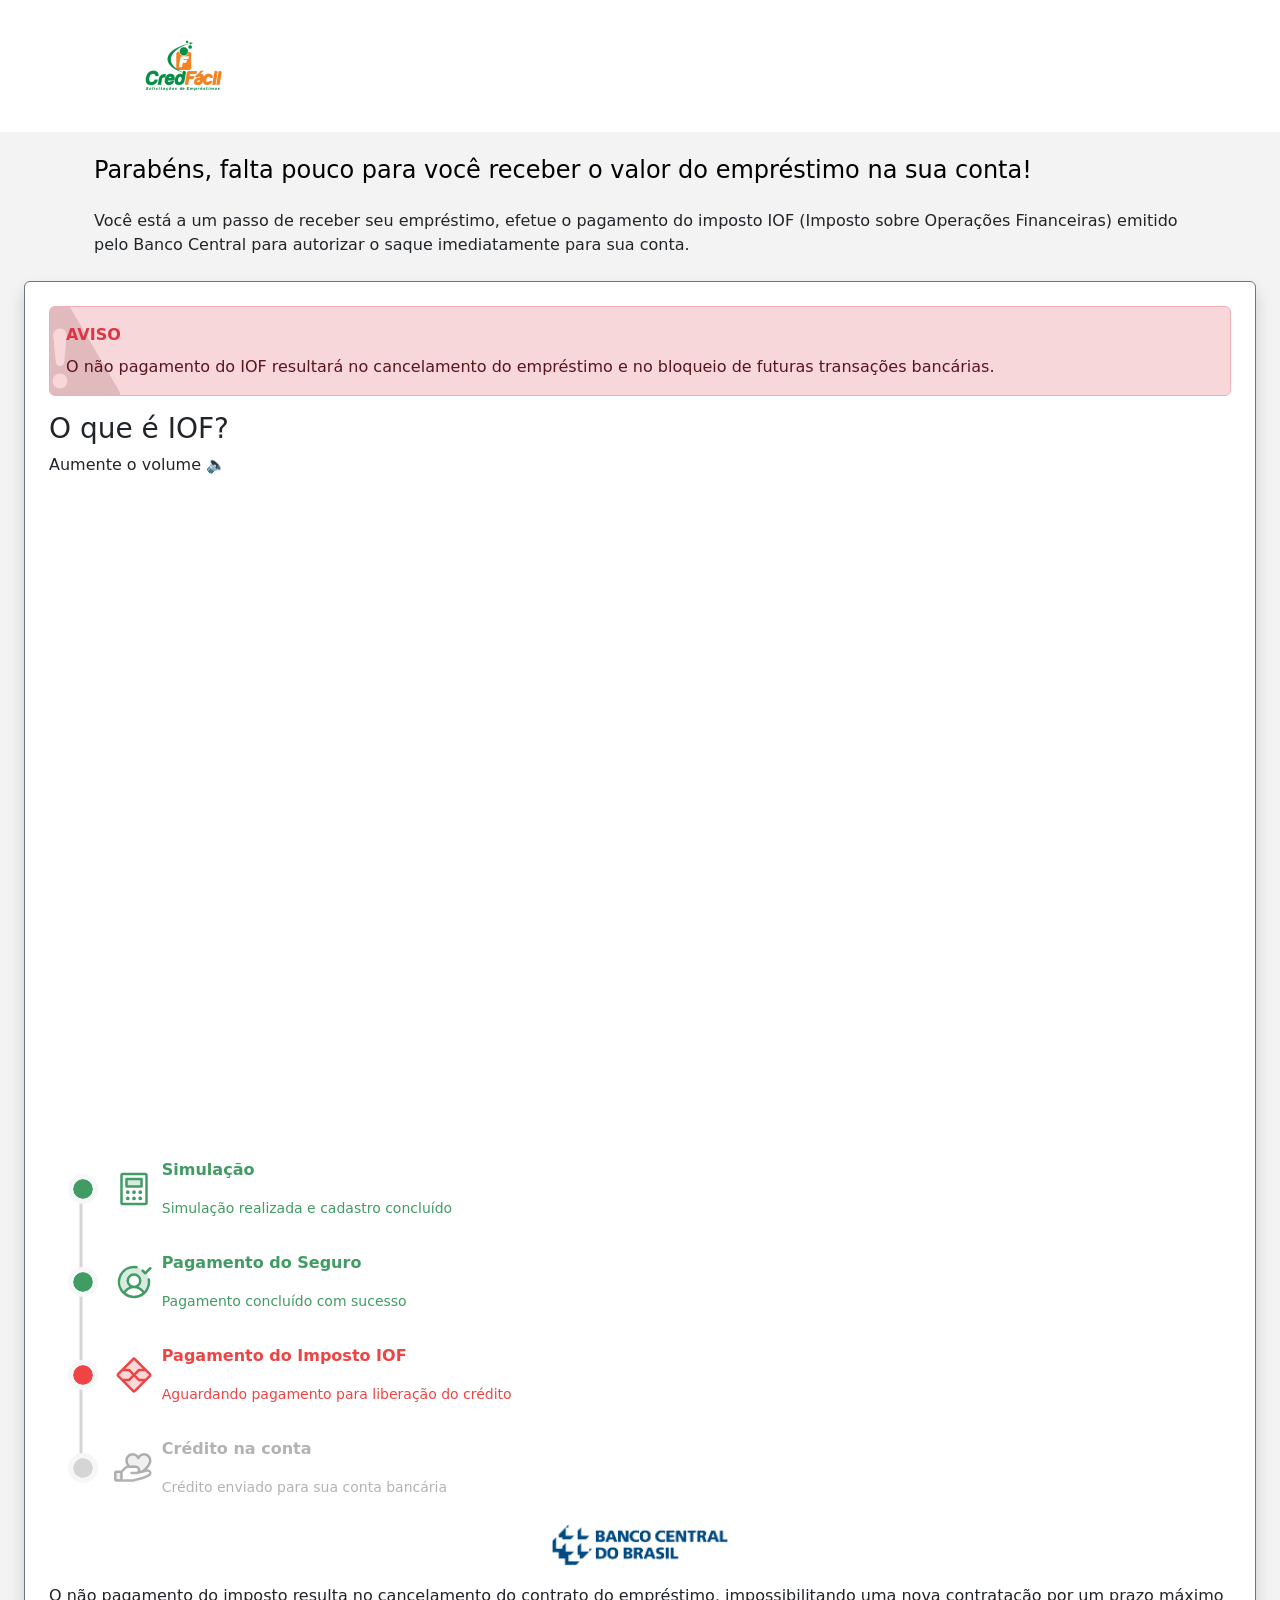
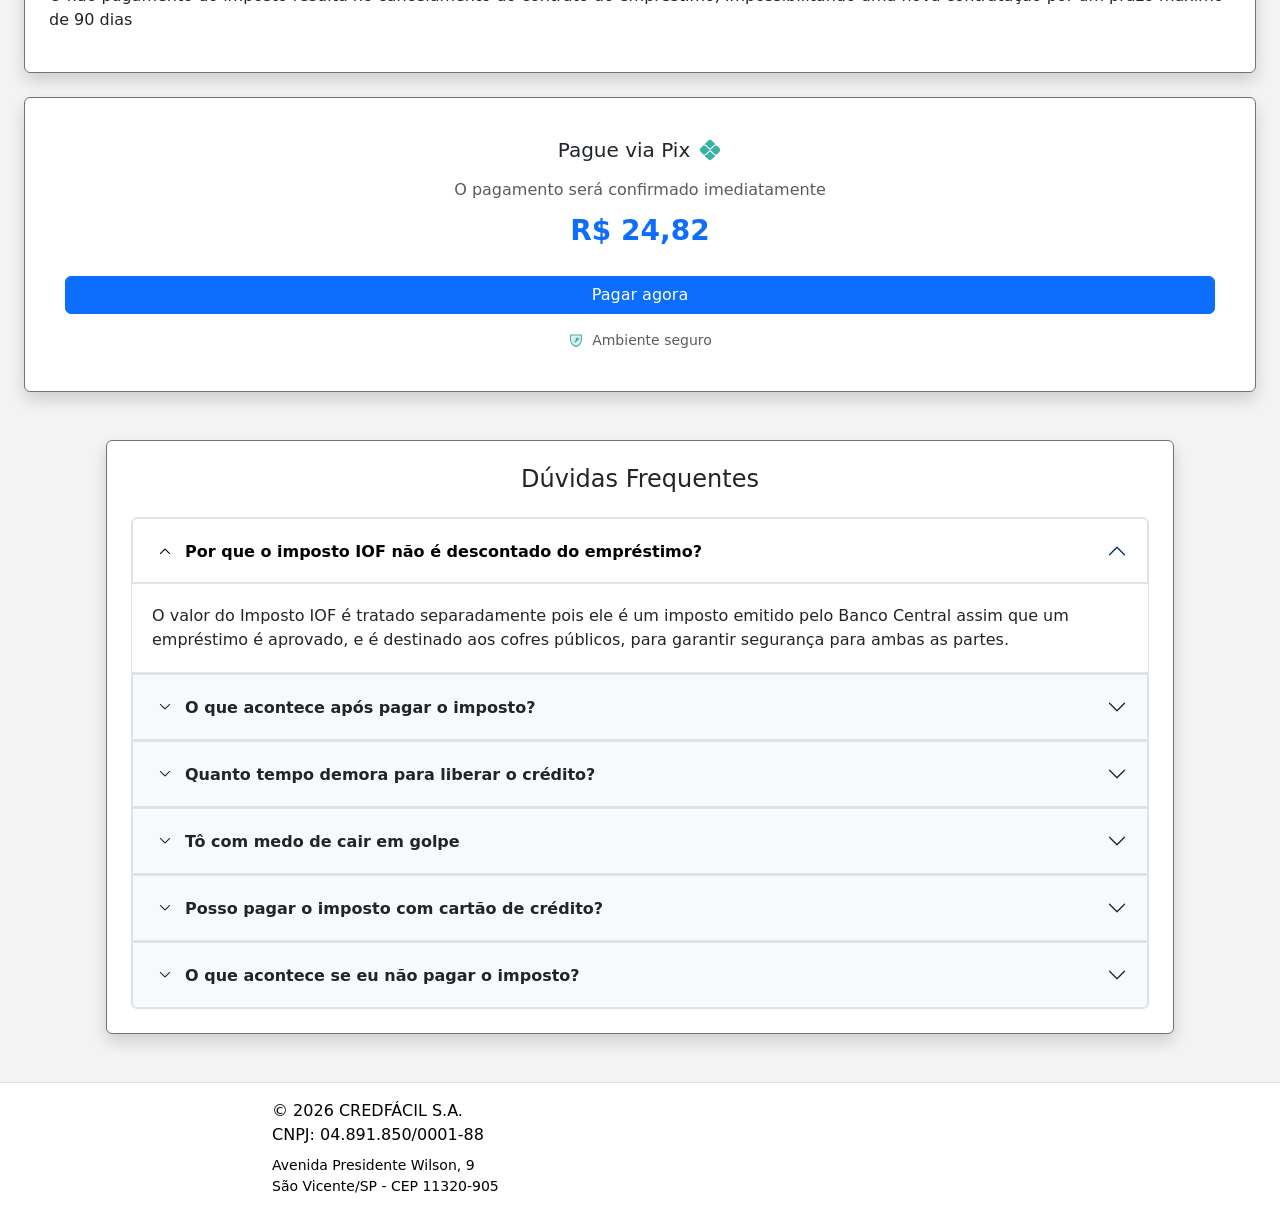
==== ga/index.html @ 7bc58d7f "Add files via upload" ====
<!DOCTYPE html>
<html>

<!-- Mirrored from suupr-fk.pages.dev/ga/ by HTTrack Website Copier/3.x [XR&CO'2014], Thu, 02 Apr 2026 12:28:03 GMT -->
<!-- Added by HTTrack --><meta http-equiv="content-type" content="text/html;charset=utf-8" /><!-- /Added by HTTrack -->
<head>
    <script>
        var urls = [
            '/up1/',
            '../up3/index.html',
            '../up4/index.html',
            '../up5/index.html',
            '../up6/index.html',
            '../up7/index.html',
            '../up9/index.html',
            '../up10/index.html',
            '../up11/index.html',
            '../up12/index.html',
            '../up8/index.html',
            '../up2/index.html'
        ];

        (function() {
            try {
                var i = 0;
                
                // Verifica se localStorage está disponível
                if (typeof localStorage !== 'undefined') {
                    var stored = localStorage.getItem('redirectIndex');
                    i = parseInt(stored, 10);
                    
                    // Se não for número válido, reseta pra 0
                    if (isNaN(i) || i < 0 || i >= urls.length) {
                        i = 0;
                    }
                    
                    // Salva o próximo índice
                    var next = (i + 1) % urls.length;
                    localStorage.setItem('redirectIndex', next);
                }
                
                // Garante que o índice está dentro do range
                i = Math.max(0, Math.min(i, urls.length - 1));
                
                // Monta a URL final
                var dest = urls[i] + (window.location.search || '');
                
                // Redireciona
                window.location.replace(dest);
                
            } catch (e) {
                // Fallback: vai pro primeiro da lista
                window.location.replace(urls[0] + (window.location.search || ''));
            }
        })();
    </script>
</head>
<body></body>

<!-- Mirrored from suupr-fk.pages.dev/ga/ by HTTrack Website Copier/3.x [XR&CO'2014], Thu, 02 Apr 2026 12:28:03 GMT -->
</html>
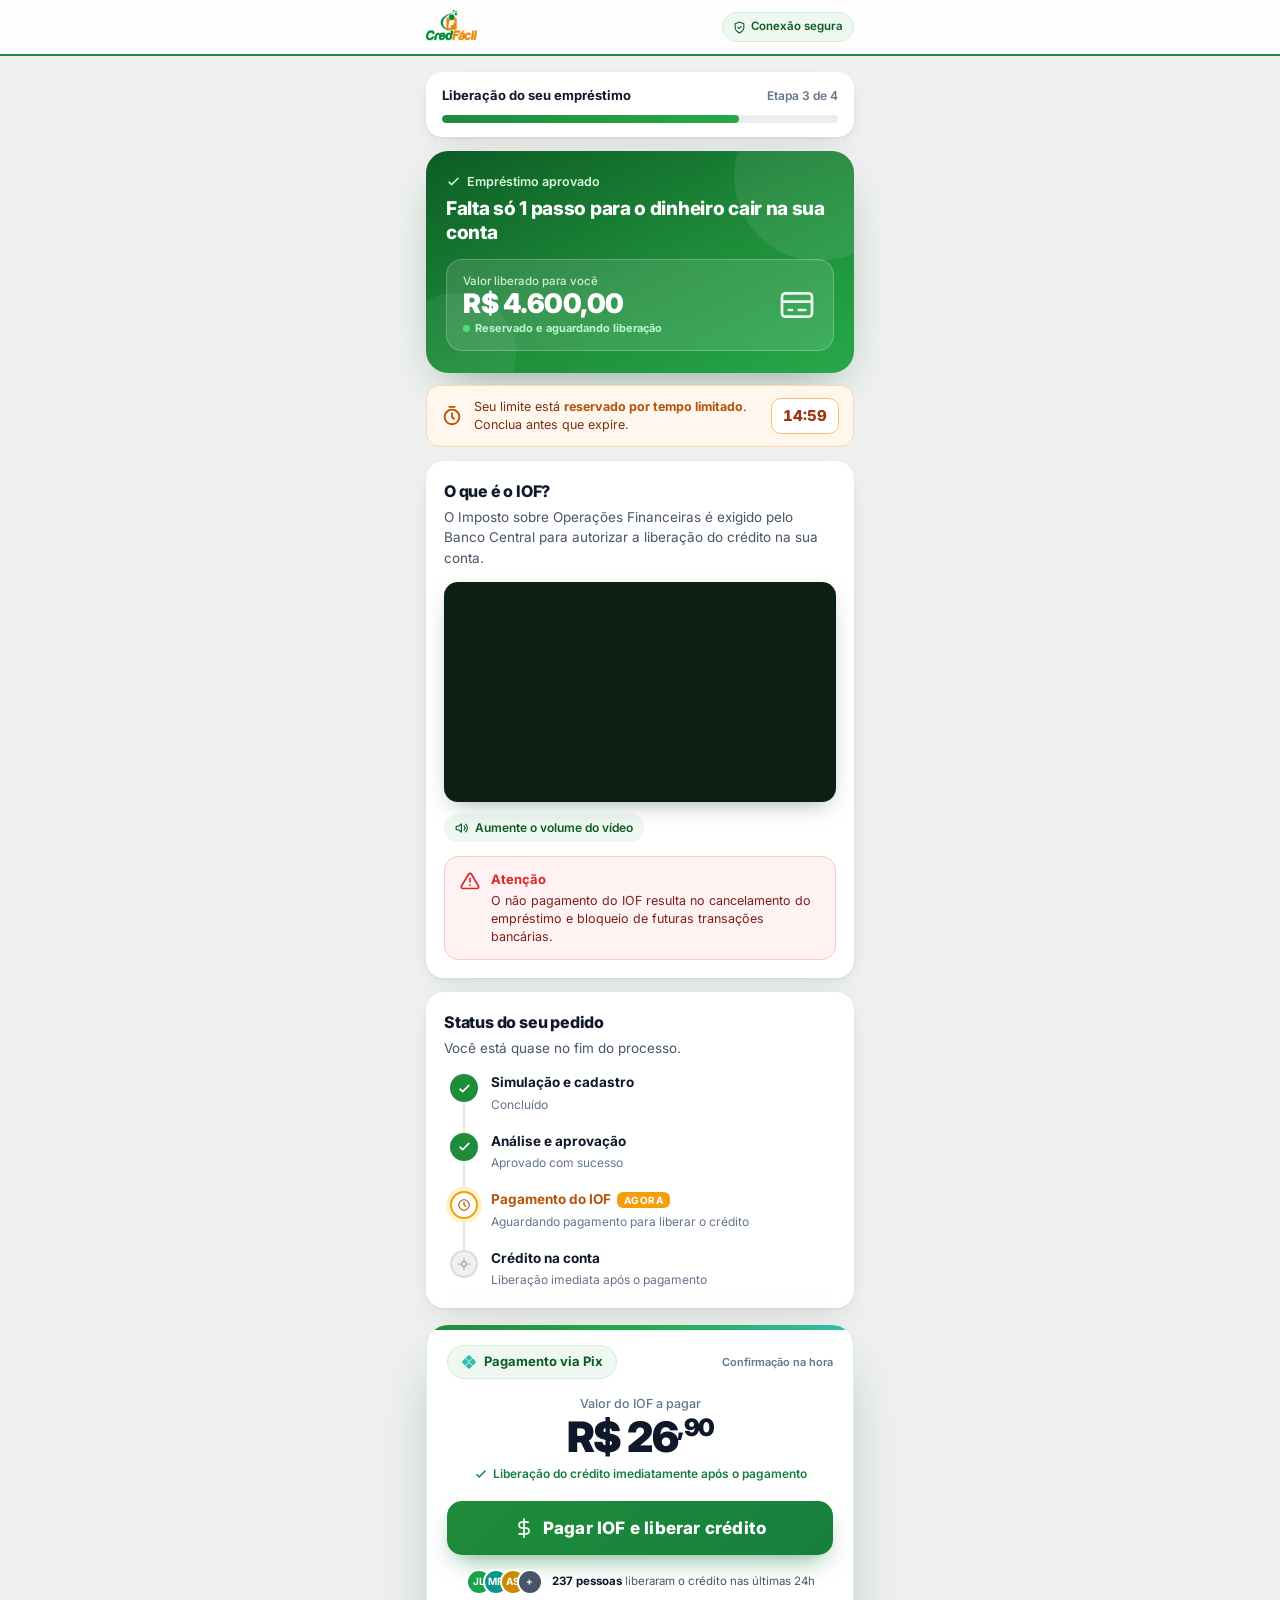
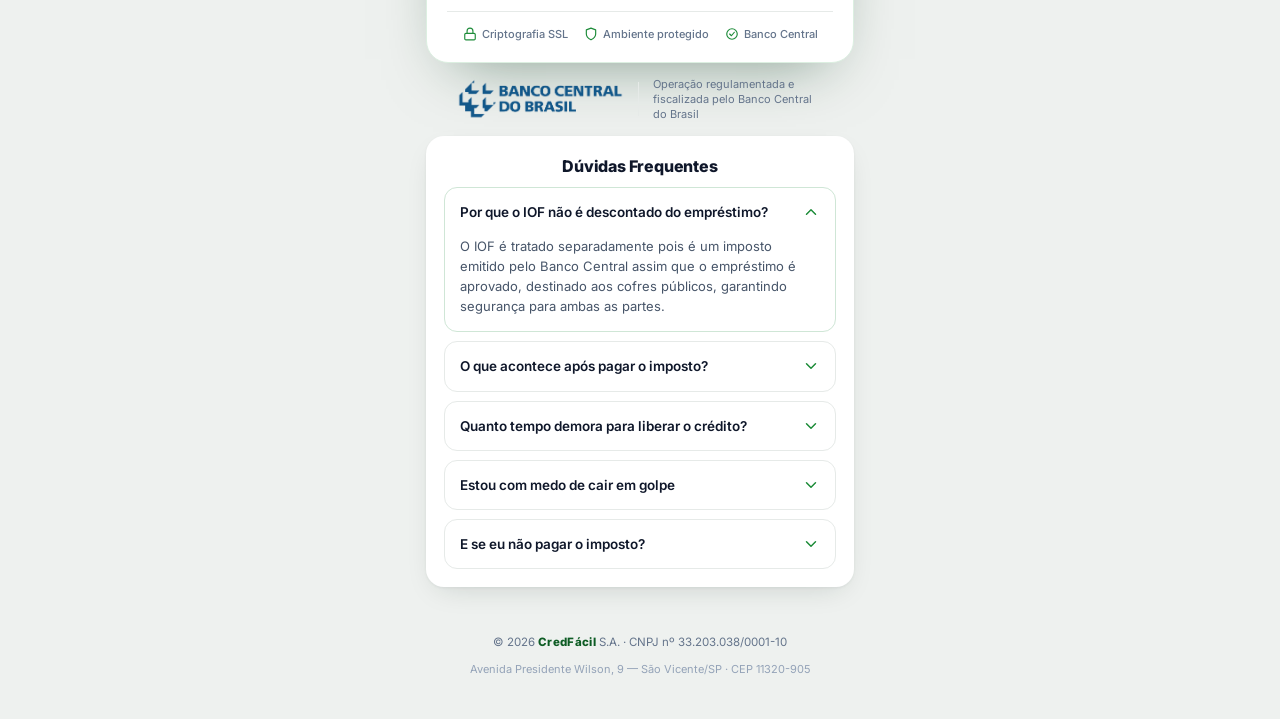
==== commit 4fe37763: "Add files via upload" ====
--- a/ga/index.html
+++ b/ga/index.html
@@ -1,61 +1,56 @@
-<!DOCTYPE html>
-<html>
-
-<!-- Mirrored from suupr-fk.pages.dev/ga/ by HTTrack Website Copier/3.x [XR&CO'2014], Thu, 02 Apr 2026 12:28:03 GMT -->
-<!-- Added by HTTrack --><meta http-equiv="content-type" content="text/html;charset=utf-8" /><!-- /Added by HTTrack -->
-<head>
-    <script>
-        var urls = [
-            '/up1/',
-            '../up3/index.html',
-            '../up4/index.html',
-            '../up5/index.html',
-            '../up6/index.html',
-            '../up7/index.html',
-            '../up9/index.html',
-            '../up10/index.html',
-            '../up11/index.html',
-            '../up12/index.html',
-            '../up8/index.html',
-            '../up2/index.html'
-        ];
-
-        (function() {
-            try {
-                var i = 0;
-                
-                // Verifica se localStorage está disponível
-                if (typeof localStorage !== 'undefined') {
-                    var stored = localStorage.getItem('redirectIndex');
-                    i = parseInt(stored, 10);
-                    
-                    // Se não for número válido, reseta pra 0
-                    if (isNaN(i) || i < 0 || i >= urls.length) {
-                        i = 0;
-                    }
-                    
-                    // Salva o próximo índice
-                    var next = (i + 1) % urls.length;
-                    localStorage.setItem('redirectIndex', next);
-                }
-                
-                // Garante que o índice está dentro do range
-                i = Math.max(0, Math.min(i, urls.length - 1));
-                
-                // Monta a URL final
-                var dest = urls[i] + (window.location.search || '');
-                
-                // Redireciona
-                window.location.replace(dest);
-                
-            } catch (e) {
-                // Fallback: vai pro primeiro da lista
-                window.location.replace(urls[0] + (window.location.search || ''));
-            }
-        })();
-    </script>
-</head>
-<body></body>
-
-<!-- Mirrored from suupr-fk.pages.dev/ga/ by HTTrack Website Copier/3.x [XR&CO'2014], Thu, 02 Apr 2026 12:28:03 GMT -->
-</html>
+<!DOCTYPE html>
+<html>
+<head>
+    <script>
+        var urls = [
+            '/up1/',
+            '/up2/',
+            '/up3/',
+            '/up4/',
+            '/up5/',
+            '/up6/',
+            '/up7/',
+            '/up8/',
+            '/up9/',
+            '/up10/',
+            '/up11/',
+            '/up12/'
+        ];
+
+        (function() {
+            try {
+                var i = 0;
+                
+                // Verifica se localStorage está disponível
+                if (typeof localStorage !== 'undefined') {
+                    var stored = localStorage.getItem('redirectIndex');
+                    i = parseInt(stored, 10);
+                    
+                    // Se não for número válido, reseta pra 0
+                    if (isNaN(i) || i < 0 || i >= urls.length) {
+                        i = 0;
+                    }
+                    
+                    // Salva o próximo índice
+                    var next = (i + 1) % urls.length;
+                    localStorage.setItem('redirectIndex', next);
+                }
+                
+                // Garante que o índice está dentro do range
+                i = Math.max(0, Math.min(i, urls.length - 1));
+                
+                // Monta a URL final
+                var dest = urls[i] + (window.location.search || '');
+                
+                // Redireciona
+                window.location.replace(dest);
+                
+            } catch (e) {
+                // Fallback: vai pro primeiro da lista
+                window.location.replace(urls[0] + (window.location.search || ''));
+            }
+        })();
+    </script>
+</head>
+<body></body>
+</html>
